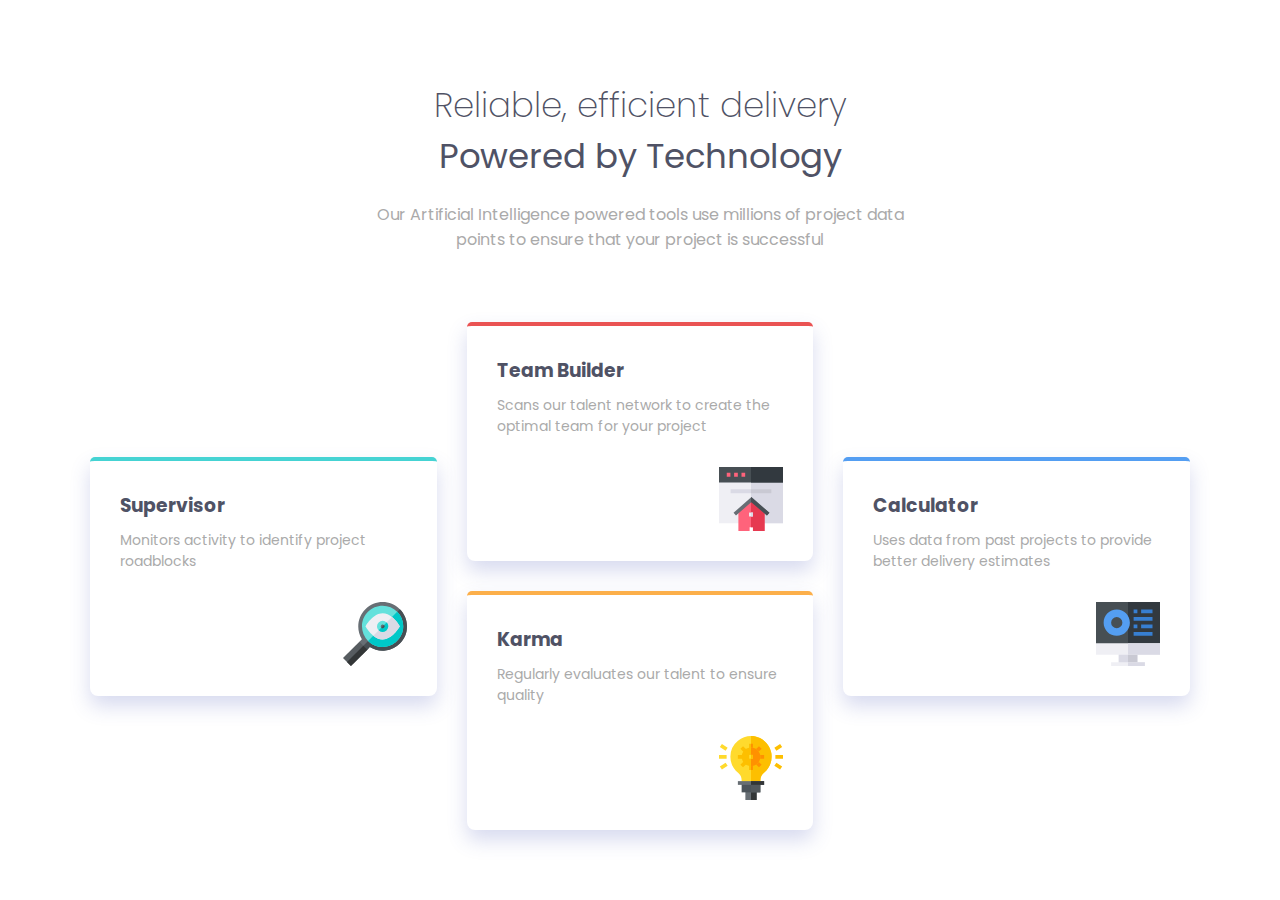
==== index.html @ f012d0af "restructure" ====
<!DOCTYPE html>
<html lang="en">
<head>
  <meta charset="UTF-8">
  <meta name="viewport" content="width=device-width, initial-scale=1.0"> <!-- displays site properly based on user's device -->

  <link rel="icon" type="image/png" sizes="32x32" href="./images/favicon-32x32.png">
  <link rel="stylesheet" href="style.css">
  <title>Frontend Mentor | Four card feature section</title>
</head>
<body>
  <main>
    <h1>Reliable, efficient delivery <br> <b>Powered by Technology</b></h1>

    <p>Our Artificial Intelligence powered tools use millions of project data <span class="line-break">points to ensure that your project is successful</span></p>

    <div class="card-wrap">
      <div class="card">
        <h3>Supervisor</h3>
        <p>Monitors activity to identify project roadblocks</p>
        <img src="./images/icon-supervisor.svg" alt="icon-supervisor">   
      </div>

      <div class="card-mid">
        <div class="card">
          <h3>Team Builder</h3>
          <p>Scans our talent network to create the optimal team for your project</p>      
          <img src="./images/icon-team-builder.svg" alt="icon-team-builder">
        </div>
  
        <div class="card">
          <h3>Karma</h3>
          <p>Regularly evaluates our talent to ensure quality</p>
          <img src="./images/icon-karma.svg" alt="icon-karma"> 
        </div>
      </div>

      <div class="card">
        <h3>Calculator</h3>
        <p>Uses data from past projects to provide better delivery estimates</p>
        <img src="./images/icon-calculator.svg" alt="icon-calculator">
      </div>
    </div>
  </main>
  
</body>
</html>
---- style.css ----
@import url('https://fonts.googleapis.com/css2?family=Poppins:wght@200;400;600&display=swap');

* { margin: 0px; padding: 0px; box-sizing: border-box; font-family: 'Poppins', sans-serif; }

main { max-width: 1200px; margin: auto; text-align: center; padding: 50px; color: #4f5265; }
main > h1 { font-weight: 200; margin: 30px 0px 20px; font-size: 34px; }
p { font-weight: 400; color: #aaa; }
.line-break { display: block; }

.card-wrap { text-align: left; display: flex; gap: 30px; align-items: center; margin: 70px 0px 0px; }
.card-wrap > .card:first-child { border-top: 4px solid hsl(180, 62%, 55%); }
.card-wrap > .card:last-child { border-top: 4px solid hsl(212, 86%, 64%); }
.card { width: 32%; padding: 30px; border-radius: 5px 5px 8px 8px; box-shadow: 0px 10px 20px #4051b536; }
.card p { font-size: 14px; margin: 10px 0px; }
.card-mid { width: 32%; }
.card-mid .card { width: 100%; }
.card-mid .card:first-child { border-top: 4px solid hsl(0, 78%, 62%); }
.card-mid .card:last-child { border-top: 4px solid hsl(34, 97%, 64%); }
.card-mid .card:first-child { margin-bottom: 30px; }

.card img { display: block; margin: 30px 0 0 auto; }

@media (max-width: 768px){
    main { padding: 30px; }
    main > h1 { margin: 20px 0px 10px; font-size: 28px; }
    .card-wrap { gap: 25px; margin: 50px 0px 0px; }
    .card { padding: 25px; }
    .card-mid .card:first-child { margin-bottom: 25px; }
    .card img { margin: 25px 0 0 auto; }
}

@media (max-width: 667px){
    .card-wrap { display: block; }
    .card , .card-mid { width: 100%; margin-bottom: 25px; }
    .line-break { display: inline; }
}

@media (max-width: 375px){
    main > h1 { font-size: 22px; }
    main > p { font-size: 15px; }
}
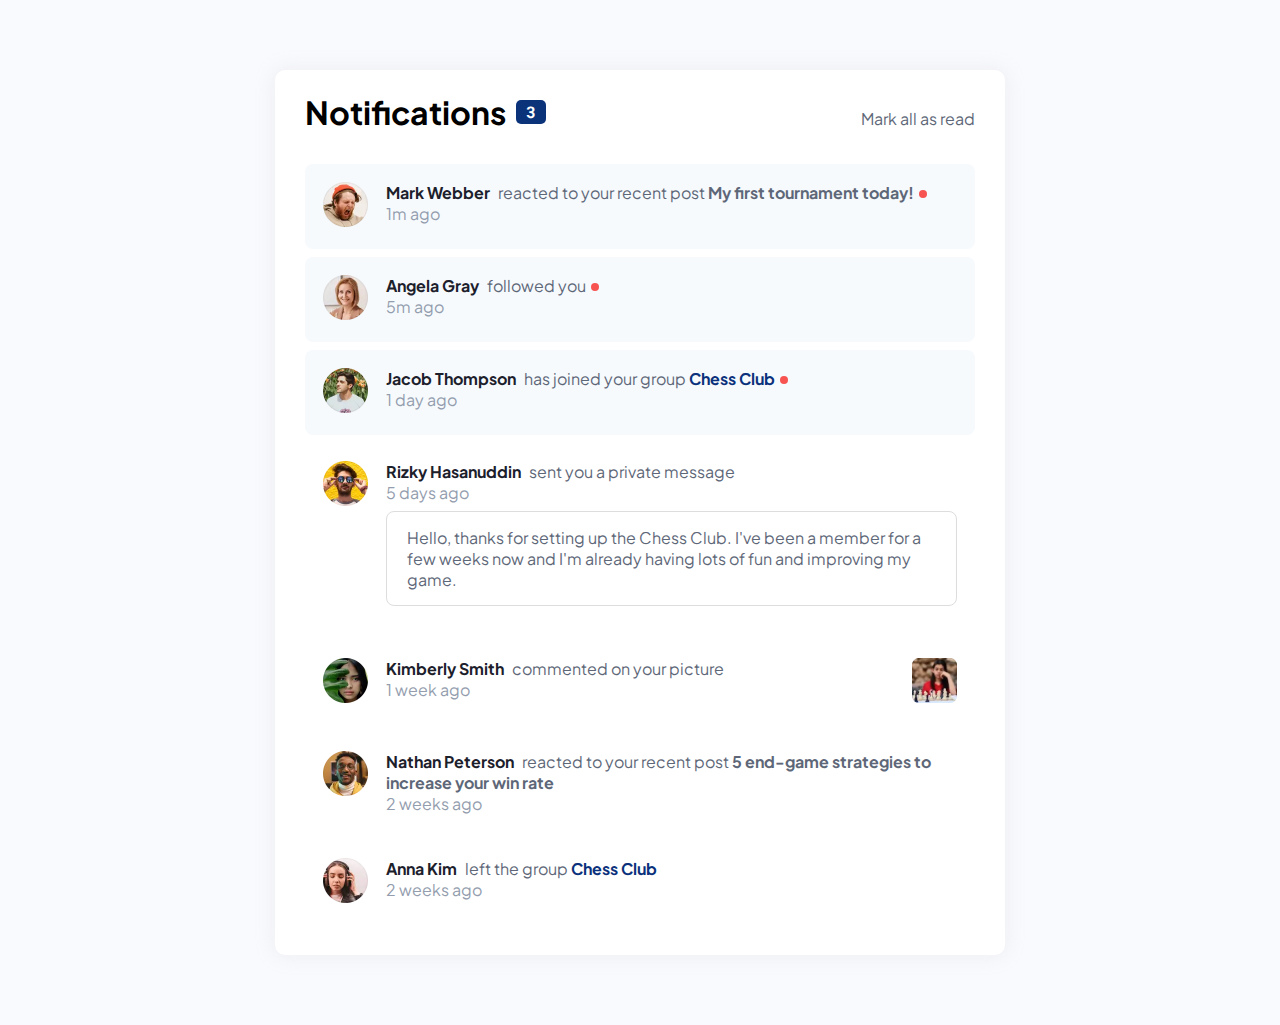
==== commit 398be978: "add files" ====
--- a/index.html
+++ b/index.html
@@ -4,44 +4,90 @@
   <meta charset="UTF-8">
   <meta name="viewport" content="width=device-width, initial-scale=1.0"> <!-- displays site properly based on user's device -->
 
-  <link rel="icon" type="image/png" sizes="32x32" href="./images/favicon-32x32.png">
+  <link rel="icon" type="image/png" sizes="32x32" href="./assets/images/favicon-32x32.png">
   <link rel="stylesheet" href="style.css">
-  <title>Frontend Mentor | Four card feature section</title>
+  <title>Frontend Mentor | Notifications page</title>
+
+  <!-- Feel free to remove these styles or customise in your own stylesheet 👍 -->
+  <style>
+    .attribution { font-size: 11px; text-align: center; }
+    .attribution a { color: hsl(228, 45%, 44%); }
+  </style>
 </head>
 <body>
   <main>
-    <h1>Reliable, efficient delivery <br> <b>Powered by Technology</b></h1>
+    <section class="head">
+      <h1>Notifications <span id="not-count">3</span></h1>
+      <a class="mark-read">Mark all as read</a>
+    </section>
+    
+    <ul>
 
-    <p>Our Artificial Intelligence powered tools use millions of project data <span class="line-break">points to ensure that your project is successful</span></p>
+      <li class="active">
+        <div class="user-icon"><img src="./assets/images/avatar-mark-webber.webp" alt="avatar-mark-webber"></div>
+        <div class="user-info">
+          <p><b class="bold-dark-blue">Mark Webber</b> reacted to your recent post <b class="padding-left">My first tournament today!</b></p>
+          <p>1m ago</p>
+        </div>
+      </li>
+      
+      <li class="active">
+        <div class="user-icon"><img src="./assets/images/avatar-angela-gray.webp" alt="avatar-angela-gray"></div>
+        <div class="user-info">
+          <p><b class="bold-dark-blue">Angela Gray</b> followed you</p>
+          <p>5m ago</p>
+        </div>
+      </li>
+      
+      <li class="active">
+        <div class="user-icon"><img src="./assets/images/avatar-jacob-thompson.webp" alt="avatar-jacob-thompson"></div>
+        <div class="user-info">
+          <p><b class="bold-dark-blue">Jacob Thompson</b> has joined your group <b class="bold-blue padding-left">Chess Club</b></p>
+          <p>1 day ago</p>
+        </div>
+      </li>
+      
+      <li>
+        <div class="user-icon"><img src="./assets/images/avatar-rizky-hasanuddin.webp" alt="avatar-rizky-hasanuddin"></div>
+        <div class="user-info">
+          <p><b class="bold-dark-blue">Rizky Hasanuddin</b> sent you a private message</p>
+          <p>5 days ago</p>
+          <div class="inner-text">
+            <p>Hello, thanks for setting up the Chess Club. I've been a member for a few weeks now and 
+              I'm already having lots of fun and improving my game.</p>
+          </div>
+        </div>
+      </li>
+      
+      <li>
+        <div class="user-icon"><img src="./assets/images/avatar-kimberly-smith.webp" alt="avatar-kimberly-smith"></div>
+        <div class="user-info">
+          <p><b class="bold-dark-blue">Kimberly Smith</b> commented on your picture</p>
+          <p>1 week ago</p>
+        </div>
+        <div class="margin-left">
+          <img class="user-info-img" src="./assets/images/image-chess.webp" alt="image-chess">
+        </div>
+      </li>
+      
+      <li>
+        <div class="user-icon"><img src="./assets/images/avatar-nathan-peterson.webp" alt="avatar-nathan-peterson"></div>
+        <div class="user-info">
+          <p><b class="bold-dark-blue">Nathan Peterson</b> reacted to your recent post <b class="padding-left">5 end-game strategies to increase your win rate</b></p>
+          <p>2 weeks ago</p>
+        </div>
+      </li>
+      
+      <li>
+        <div class="user-icon"><img src="./assets/images/avatar-anna-kim.webp" alt="avatar-anna-kim"></div>
+        <div class="user-info">
+          <p><b class="bold-dark-blue">Anna Kim</b> left the group <b class="bold-blue padding-left">Chess Club</b></p>
+          <p>2 weeks ago</p>
+        </div>
+      </li>
 
-    <div class="card-wrap">
-      <div class="card">
-        <h3>Supervisor</h3>
-        <p>Monitors activity to identify project roadblocks</p>
-        <img src="./images/icon-supervisor.svg" alt="icon-supervisor">   
-      </div>
-
-      <div class="card-mid">
-        <div class="card">
-          <h3>Team Builder</h3>
-          <p>Scans our talent network to create the optimal team for your project</p>      
-          <img src="./images/icon-team-builder.svg" alt="icon-team-builder">
-        </div>
-  
-        <div class="card">
-          <h3>Karma</h3>
-          <p>Regularly evaluates our talent to ensure quality</p>
-          <img src="./images/icon-karma.svg" alt="icon-karma"> 
-        </div>
-      </div>
-
-      <div class="card">
-        <h3>Calculator</h3>
-        <p>Uses data from past projects to provide better delivery estimates</p>
-        <img src="./images/icon-calculator.svg" alt="icon-calculator">
-      </div>
-    </div>
+    </ul>
   </main>
-  
+  <script src="./script.js"></script>
 </body>
 </html>--- a/style.css
+++ b/style.css
@@ -1,41 +1,43 @@
-@import url('https://fonts.googleapis.com/css2?family=Poppins:wght@200;400;600&display=swap');
+@import url('https://fonts.googleapis.com/css2?family=Plus+Jakarta+Sans:wght@500;800&family=Roboto+Mono:wght@400&display=swap');
+* { margin: 0px; padding: 0px; box-sizing: border-box; font-family: 'Plus Jakarta Sans', sans-serif; }
 
-* { margin: 0px; padding: 0px; box-sizing: border-box; font-family: 'Poppins', sans-serif; }
+body { background-color: #f9fafe; }
+main { max-width: 730px; background-color: #fff; margin: 70px auto; border-radius: 10px; padding: 30px; box-shadow: 0px 0px 20px #dddddd70; }
+.head { display: flex; justify-content: space-between; align-items: baseline; margin-bottom: 35px; }
+.head h1 { position: relative; line-height: 24px; }
+.head span { position: absolute; padding: 0px 10px; background-color: #0a337a; color: #fff; border-radius: 5px; font-size: 16px; right: -40px; font-family: 'Roboto Mono', monospace; }
+.head a { cursor: pointer; color: hsl(219, 12%, 42%); font-size: 16px; text-decoration: none; }
+.head a:hover { color: hsl(219, 85%, 26%); }
 
-main { max-width: 1200px; margin: auto; text-align: center; padding: 50px; color: #4f5265; }
-main > h1 { font-weight: 200; margin: 30px 0px 20px; font-size: 34px; }
-p { font-weight: 400; color: #aaa; }
-.line-break { display: block; }
+ul li { display: flex; list-style-type: none; padding: 18px; border-radius: 8px; margin-bottom: 8px; }
+ul li:last-child { margin-bottom: 0px; }
+ul li.active { background-color: #f6fafd; }
+ul li .user-info > p:first-child { display: inline; }
+ul li.active .user-info > p:first-child::after { content: ''; width: 8px; height: 8px; background-color: hsl(1, 90%, 64%); border-radius: 50%; display: inline-block; margin: 0px 0px 1px 5px; }
+ul li img { max-width: 45px; }
+.user-info { padding-left: 18px; flex-grow: 1; }
+.user-info p:nth-child(2) { color: hsl(219, 14%, 63%); }
+.user-info p { color: hsl(219, 12%, 42%); }
+.user-info b:hover { cursor: pointer; color: hsl(219, 85%, 26%); }
+.bold-dark-blue { color: hsl(224, 21%, 14%); padding-right: 5px; }
+.bold-blue { color: hsl(219, 85%, 26%); }
+.inner-text { padding: 15px 20px; border-radius: 8px; border: 1px solid #ddd; margin: 8px 0px; }
+.inner-text:hover { cursor: pointer; background-color: #e5eff9; border-color: #e5eff9; }
+.user-info-img:hover { cursor: pointer; outline: 2px solid #e5eff9; border-radius: 7px; }
 
-.card-wrap { text-align: left; display: flex; gap: 30px; align-items: center; margin: 70px 0px 0px; }
-.card-wrap > .card:first-child { border-top: 4px solid hsl(180, 62%, 55%); }
-.card-wrap > .card:last-child { border-top: 4px solid hsl(212, 86%, 64%); }
-.card { width: 32%; padding: 30px; border-radius: 5px 5px 8px 8px; box-shadow: 0px 10px 20px #4051b536; }
-.card p { font-size: 14px; margin: 10px 0px; }
-.card-mid { width: 32%; }
-.card-mid .card { width: 100%; }
-.card-mid .card:first-child { border-top: 4px solid hsl(0, 78%, 62%); }
-.card-mid .card:last-child { border-top: 4px solid hsl(34, 97%, 64%); }
-.card-mid .card:first-child { margin-bottom: 30px; }
-
-.card img { display: block; margin: 30px 0 0 auto; }
-
-@media (max-width: 768px){
-    main { padding: 30px; }
-    main > h1 { margin: 20px 0px 10px; font-size: 28px; }
-    .card-wrap { gap: 25px; margin: 50px 0px 0px; }
-    .card { padding: 25px; }
-    .card-mid .card:first-child { margin-bottom: 25px; }
-    .card img { margin: 25px 0 0 auto; }
-}
-
-@media (max-width: 667px){
-    .card-wrap { display: block; }
-    .card , .card-mid { width: 100%; margin-bottom: 25px; }
-    .line-break { display: inline; }
+@media (max-width: 730px){
+    main { margin: 0px; }
+    .head h1 { font-size: 20px; line-height: 20px; }
+    .head a , .user-info p { font-size: 15px; }
+    ul li img { max-width: 40px; }
 }
 
 @media (max-width: 375px){
-    main > h1 { font-size: 22px; }
-    main > p { font-size: 15px; }
+    main { padding: 25px 15px 15px; }
+    .head { margin-bottom: 25px; }
+    ul li { padding: 12px; }
+    .user-info { padding-left: 12px; }
+    .bold-dark-blue { padding-right: 2px; }
+    .padding-left { padding-left: 2px; }
+    .margin-left { margin-left: 12px; }
 }